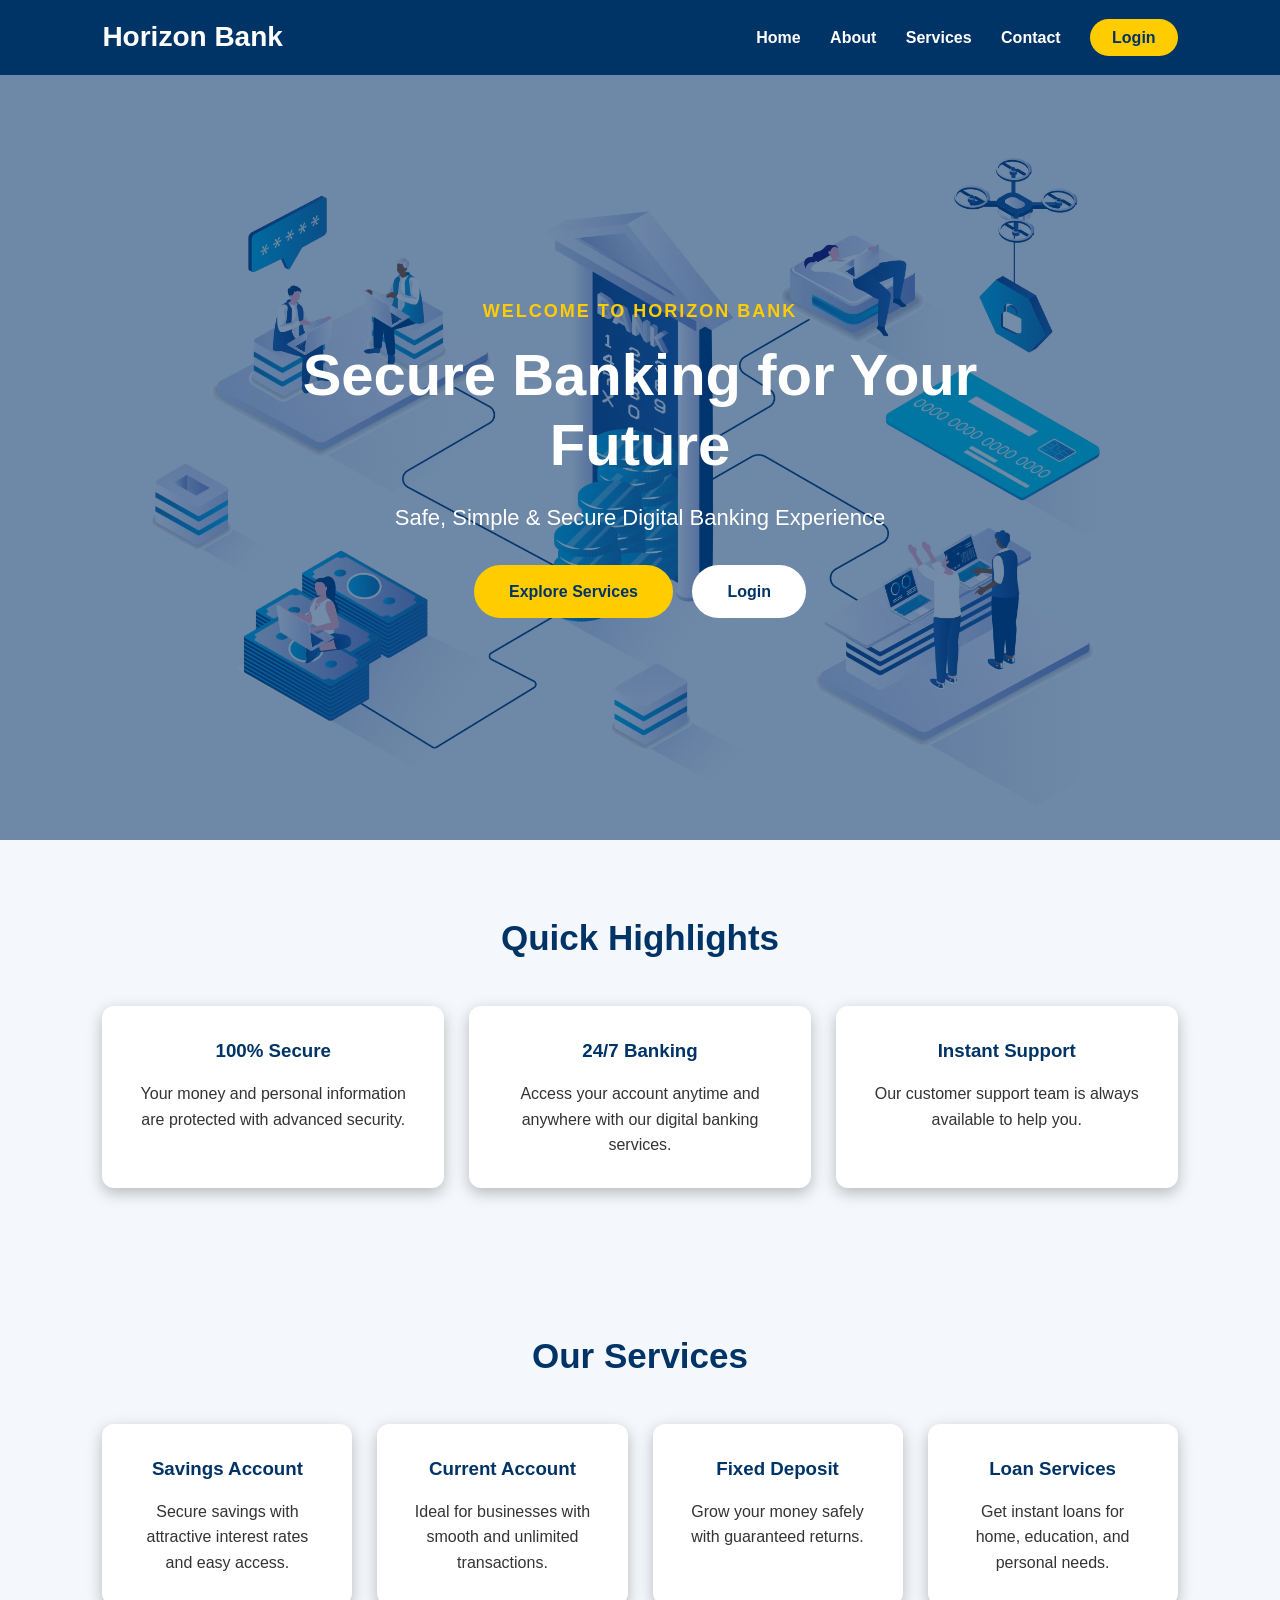
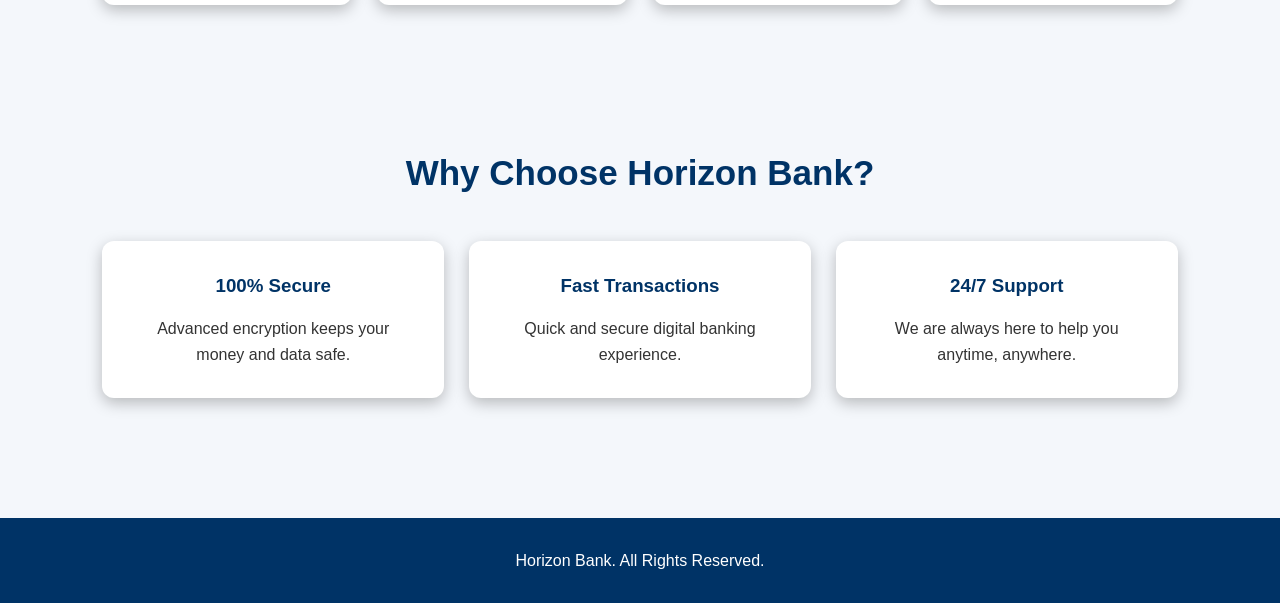
==== index.html @ 5771d0b8 "horizon bank start" ====
<!DOCTYPE html>
<html lang="en">
<head>
    <meta charset="UTF-8">
    <meta name="viewport" content="width=device-width, initial-scale=1.0">
    <title>Horizon Bank - Home</title>
    <link rel="stylesheet" href="style.css">
</head>
<body onload="updateNavigation()">
<header>
    <div class="logo">Horizon Bank</div>
   <nav>
    <a href="index.html">Home</a>
    <a href="about.html">About</a>
    <a href="services.html">Services</a>

    <a href="account.html" id="accountLink">Account</a>

    <a href="transactions.html" id="transactionLink">Transactions</a>

    <a href="contact.html">Contact</a>

    <a href="login.html" id="loginLink" class="login-btn">Login</a>

    <a href="#" id="logoutLink" class="login-btn" onclick="logout()">Logout</a>
</nav>
</header>
<section class="hero">
    <div class="hero-content">
        <h4>WELCOME TO HORIZON BANK</h4>
        <h1>Secure Banking for Your Future</h1>
        <p>
            Safe, Simple & Secure Digital Banking Experience
        </p>
        <div class="hero-buttons">
            <a href="services.html" class="btn">
                Explore Services
            </a>
            <a href="login.html" class="btn btn2">
                Login
            </a>
        </div>
    </div>
</section>
<section>
    <h2 class="title">Quick Highlights</h2>
    <div class="cards">
        <div class="card">
            <h3>100% Secure</h3>
            <p>Your money and personal information are protected with advanced security.</p>
        </div>
        <div class="card">
            <h3>24/7 Banking</h3>
            <p>Access your account anytime and anywhere with our digital banking services.</p>
        </div>
        <div class="card">
            <h3>Instant Support</h3>
            <p>Our customer support team is always available to help you.</p>
        </div>
    </div>
</section>
<section>
    <h2 class="title">Our Services</h2>
    <div class="cards">
        <div class="card">
            <h3>Savings Account</h3>
            <p>Secure savings with attractive interest rates and easy access.</p>
        </div>
        <div class="card">
            <h3>Current Account</h3>
            <p>Ideal for businesses with smooth and unlimited transactions.</p>
        </div>
        <div class="card">
            <h3>Fixed Deposit</h3>
            <p>Grow your money safely with guaranteed returns.</p>
        </div>
        <div class="card">
            <h3>Loan Services</h3>
            <p>Get instant loans for home, education, and personal needs.</p>
        </div>
    </div>
</section>
<section>
    <h2 class="title">Why Choose Horizon Bank?</h2>
    <div class="cards">
        <div class="card">
            <h3>100% Secure</h3>
            <p>Advanced encryption keeps your money and data safe.</p>
        </div>
        <div class="card">
            <h3>Fast Transactions</h3>
            <p>Quick and secure digital banking experience.</p>
        </div>
        <div class="card">
            <h3>24/7 Support</h3>
            <p>We are always here to help you anytime, anywhere.</p>
        </div>
    </div>
</section>
<footer>
    <p>Horizon Bank. All Rights Reserved.</p>
</footer>
<script src="script.js"></script>
</body>
</html>
---- style.css ----
*{
    margin:0;
    padding:0;
    box-sizing:border-box;
    font-family: Arial, Helvetica, sans-serif;
}
body{
    background:#f4f7fb;
    color:#333;
    line-height:1.6;
}
a{
    text-decoration:none;
}
header{
    background:#003366;
    color:white;
    height:75px;
    padding:0 8%;
    display:flex;
    justify-content:space-between;
    align-items:center;
    position:sticky;
    top:0;
    z-index:10;
}
.logo{
    font-size:28px;
    font-weight:bold;
}
nav a{
    color:white;
    margin-left:25px;
    font-weight:bold;
}
nav a:hover{
    color:#ffcc00;
}
.hero{
    height:85vh;
    background:
        linear-gradient(rgba(0, 45, 98, 0.55), rgba(0, 45, 98, 0.55)),
        url("securebank/images/hero.jpg");
    background-size: cover;
    background-position: center;
    display: flex;
    justify-content: center;
    align-items: center;
    text-align: center;
    color: white;
    padding: 20px;
}
.hero-content{
    max-width:700px;
}
.hero-content h4{
    color:#ffcc00;
    letter-spacing:2px;
    margin-bottom:15px;
    font-size:18px;
}
.hero-content h1{
    font-size:58px;
    margin-bottom:20px;
    line-height:1.2;
}
.hero-content p{
    font-size:22px;
    margin-bottom:30px;
}
.btn{
    background:#ffcc00;
    color:#003366;
    padding:14px 35px;
    border-radius:30px;
    font-weight:bold;
    display:inline-block;
    transition:0.3s;
}
.hero-buttons{
    margin-top:30px;
}
.btn2{
    background:white;
    color:#003366;
    margin-left:15px;
}
.btn2:hover{
    background:#ffcc00;
}
.btn:hover{
    background:white;
    transform:scale(1.1);
}
section{
    padding:70px 8%;
}
.title{
    text-align:center;
    color:#003366;
    font-size:35px;
    margin-bottom:40px;
}
.cards{
    display:grid;
    grid-template-columns:repeat(auto-fit,minmax(230px,1fr));
    gap:25px;
}
.card{
    background:white;
    padding:30px;
    border-radius:12px;
    text-align:center;
    box-shadow:0 5px 15px #00000040;
}
.card:hover{
    transform:translateY(-8px);
}
.card h3{
    color:#003366;
    margin-bottom:15px;
}
.about-box{
    background:white;
    padding:35px;
    border-radius:12px;
    box-shadow:0 5px 15px rgba(0,0,0,0.1);
}
.about-box h2{
    color:#003366;
    margin-bottom:15px;
}
.account-card{
    width:380px;
    max-width:100%;
    margin:auto;
    background:white;
    padding:30px;
    border-radius:12px;
    box-shadow:0 5px 15px rgba(0,0,0,0.1);
}
.account-card p{
    padding:12px 0;
    border-bottom:1px solid #ddd;
}
.account-card span{
    float:right;
    font-weight:bold;
    color:#003366;
}
table{
    width:100%;
    border-collapse:collapse;
    background:white;
    box-shadow:0 5px 15px rgba(0,0,0,0.1);
}
th{
    background:#003366;
    color:white;
    padding:15px;
}
td{
    padding:15px;
    text-align:center;
    border-bottom:1px solid #ddd;
}
form{
    max-width:600px;
    margin:auto;
}
input{
    width:100%;
    padding:15px;
    margin-bottom:20px;
    border:1px solid #ccc;
    border-radius:8px;
}
.message{
    height:130px;
    resize:none;
}
button{
    background:#003366;
    color:white;
    padding:14px 35px;
    border:none;
    border-radius:25px;
    cursor:pointer;
}
button:hover{
    background:#00509e;
}
footer{
    background:#003366;
    color:white;
    text-align:center;
    padding:30px;
    margin-top:50px;
}
.service-img{
    width:100%;
    height:180px;
    object-fit:cover;
    border-radius:10px;
    margin-bottom:15px;
}
.card img:hover{
    transform:scale(1.05);
}
.credit{
    color: rgb(77, 146, 8);
}
.debit{
    color: crimson;
}
textarea{
    width:100%;
    padding:15px;
    margin-bottom:20px;
    height: 140px;
    border:1px solid #ccc;
    border-radius:8px;
}
.login-btn{
    background:#ffcc00;
    color:#003366;
    padding:10px 22px;
    border-radius:25px;
    margin-left:25px;
    font-weight:bold;
    transition:0.3s;
}
.login-btn:hover{
    background:white;
    color:#003366;
}
.login-section{
    min-height:85vh;
    display:flex;
    justify-content:center;
    align-items:center;
    background:#f4f7fb;
}
.login-box{
    width:400px;
    max-width:90%;
    background:white;
    padding:40px;
    border-radius:12px;
    box-shadow:0 5px 15px rgba(0,0,0,0.15);
    text-align:center;
}
.login-box h2{
    color:#003366;
    margin-bottom:10px;
}
.login-box p{
    color:#666;
    margin-bottom:25px;
}
.login-box input{
    width:100%;
    padding:14px;
    margin-bottom:18px;
    border:1px solid #ccc;
    border-radius:8px;
    font-size:16px;
}
.login-box button{
    width:100%;
    padding:14px;
    background:#003366;
    color:white;
    border:none;
    border-radius:8px;
    font-size:16px;
    cursor:pointer;
    transition:0.3s;
}
.login-box button:hover{
    background:#00509e;
}
.login-links{
    margin-top:20px;
}
.login-links a{
    color:#003366;
    font-size:14px;
    font-weight:bold;
}
.login-links a:hover{
    color:#ffcc00;
}
tr:hover{
    background:#f4f8fe;
}
@media (max-width: 992px){
    header{
        padding:15px 5%;
        height:auto;
        flex-direction:column;
    }
    nav{
        margin-top:15px;
        display:flex;
        flex-wrap:wrap;
        justify-content:center;
        gap:15px;
    }
    nav a{
        margin:0;
    }
    .hero{
        height:70vh;
    }
    .hero-content h1{
        font-size:42px;
    }
    .hero-content p{
        font-size:18px;
    }
    .hero-buttons{
        display:flex;
        justify-content:center;
        flex-wrap:wrap;
        gap:15px;
    }
    .btn2{
        margin-left:0;
    }
    section{
        padding:60px 5%;
    }
}
@media (max-width: 768px){
    .hero{
        height:65vh;
        padding:20px;
    }
    .hero-content h1{
        font-size:34px;
    }
    .hero-content h4{
        font-size:16px;
    }
    .hero-content p{
        font-size:16px;
    }
    .cards{
        grid-template-columns:1fr;
    }
    .account-card{
        width:100%;
    }
    table{
        display:block;
        overflow-x:auto;
        white-space:nowrap;
    }
    form{
        width:100%;
    }
}
@media (max-width: 480px){
    .logo{
        font-size:24px;
    }
    .hero-content h1{
        font-size:28px;
    }
    .hero-content p{
        font-size:15px;
    }
    .btn{
        width:100%;
        margin-bottom:15px;
        text-align:center;
    }
    .hero-buttons{
        flex-direction:column;
    }
    footer{
        padding:20px;
    }
}
#accountLink,
#transactionLink,
#logoutLink{
    display:none;
}
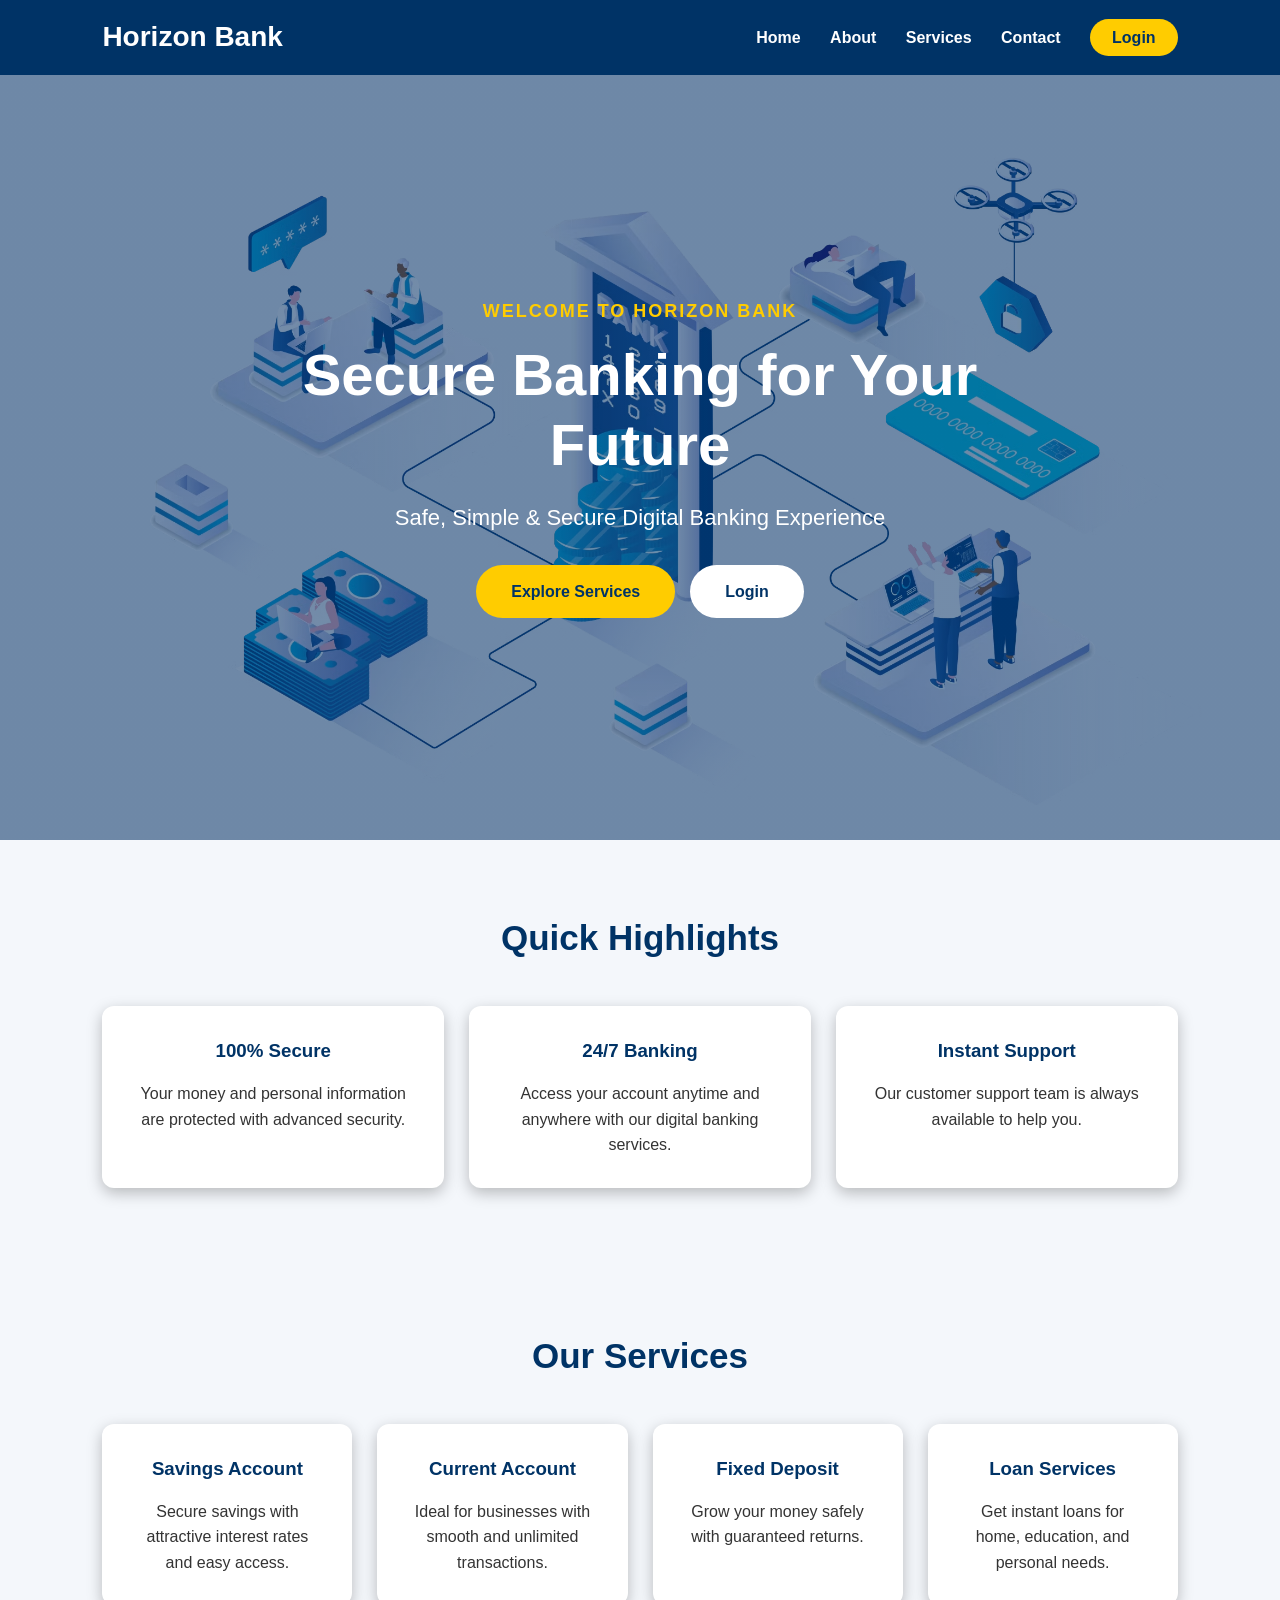
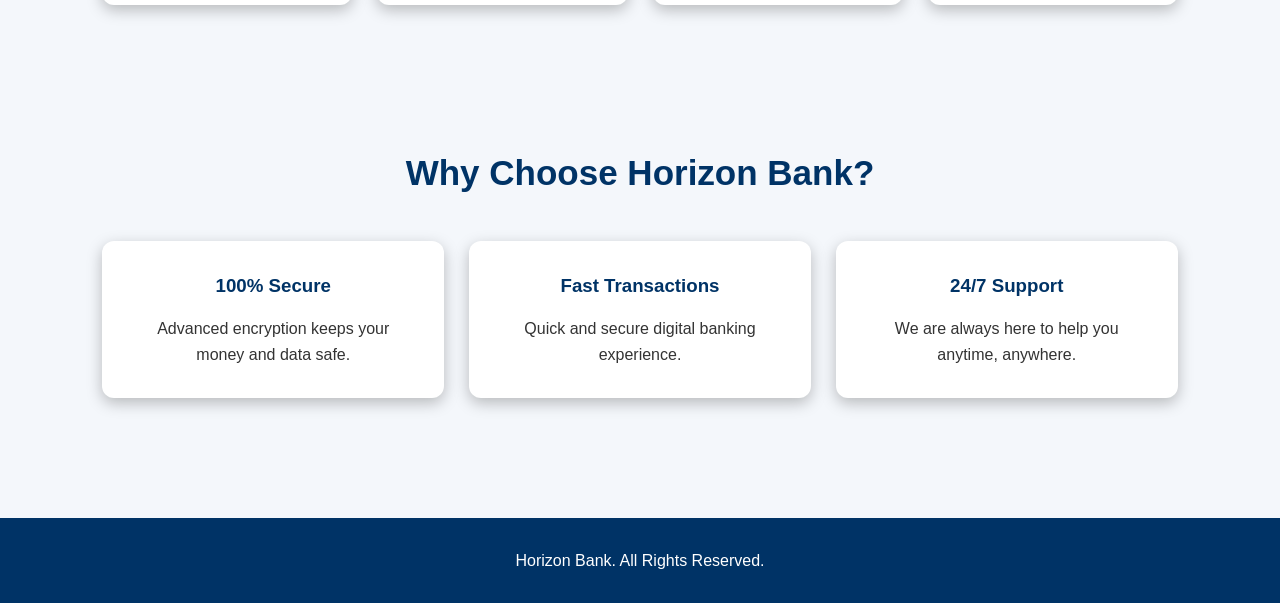
==== commit f57cca14: "login" ====
--- a/index.html
+++ b/index.html
@@ -28,17 +28,16 @@
 <section class="hero">
     <div class="hero-content">
         <h4>WELCOME TO HORIZON BANK</h4>
-        <h1>Secure Banking for Your Future</h1>
+        <h1 id="welcomeMessage">Secure Banking for Your Future</h1>
         <p>
             Safe, Simple & Secure Digital Banking Experience
         </p>
         <div class="hero-buttons">
             <a href="services.html" class="btn">
                 Explore Services
-            </a>
-            <a href="login.html" class="btn btn2">
-                Login
-            </a>
+            <a href="login.html" class="btn btn2" id="heroButton">
+    Login
+</a>
         </div>
     </div>
 </section>
